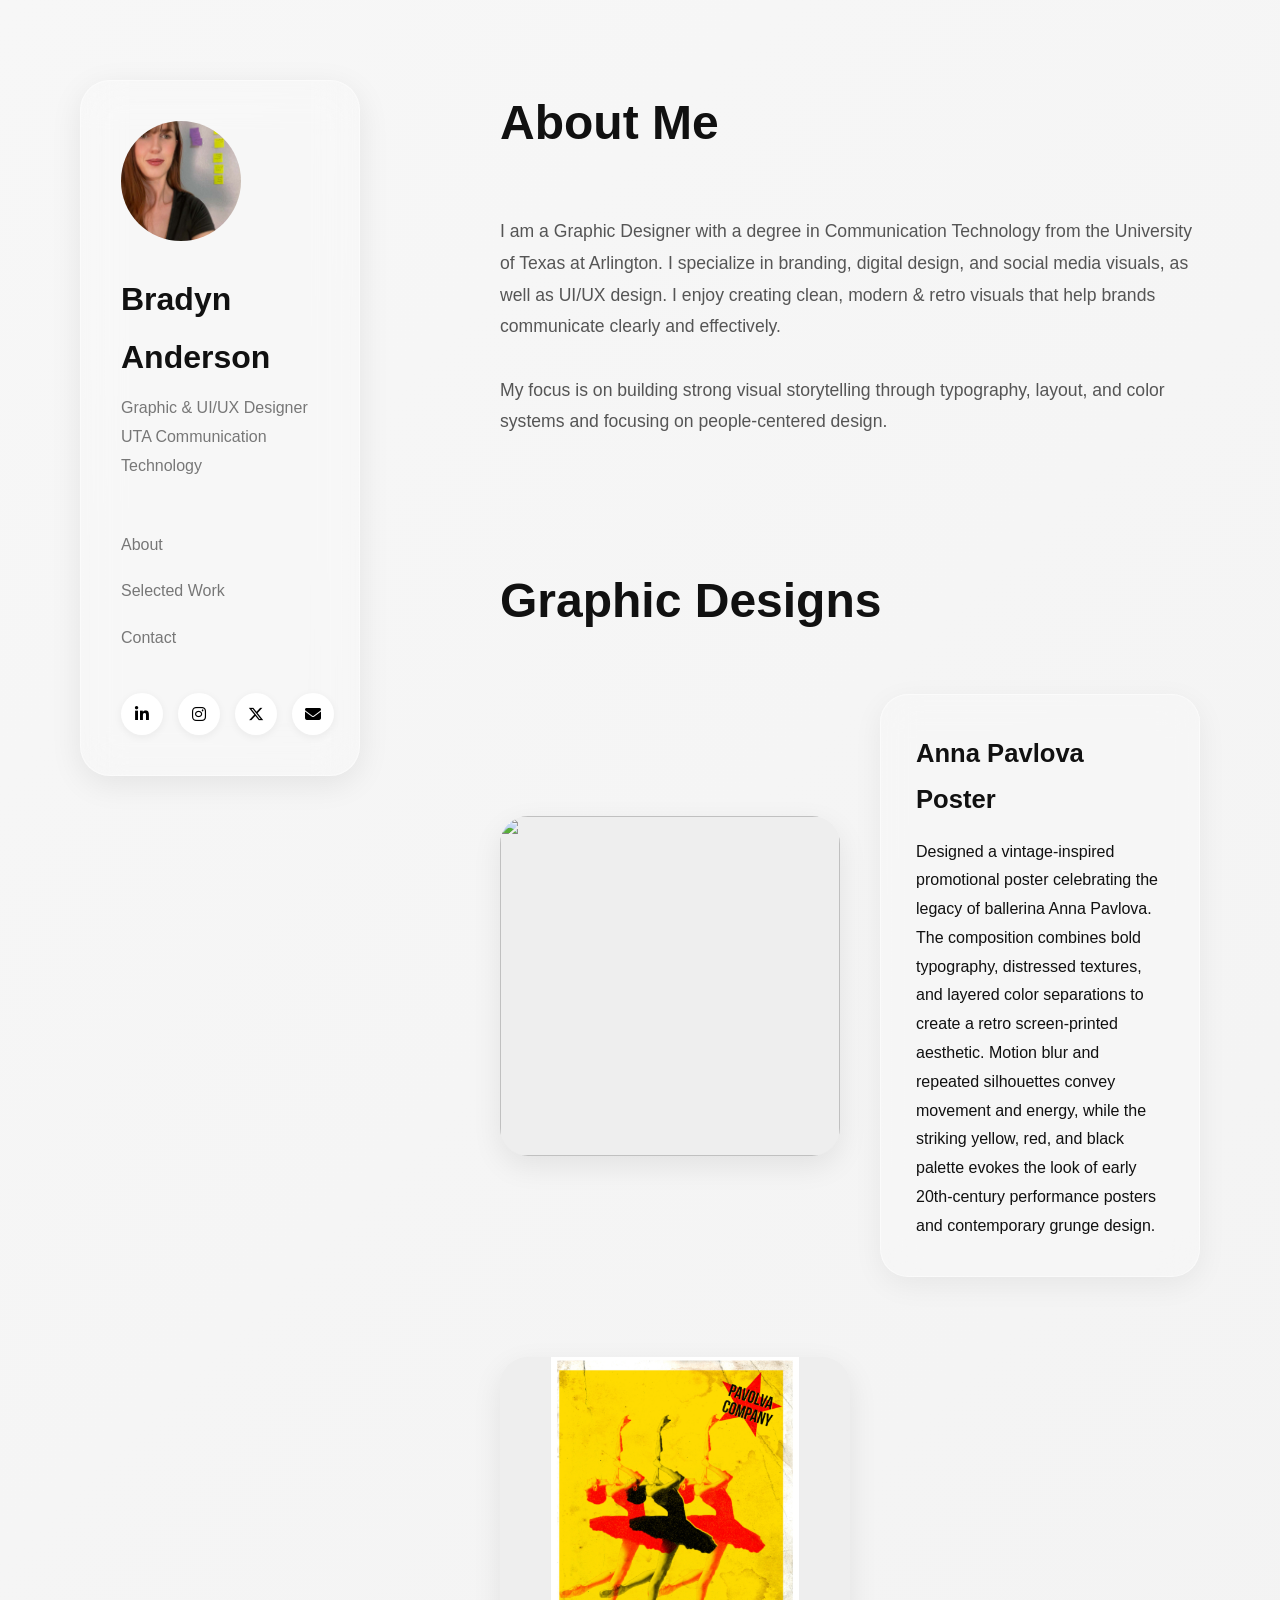
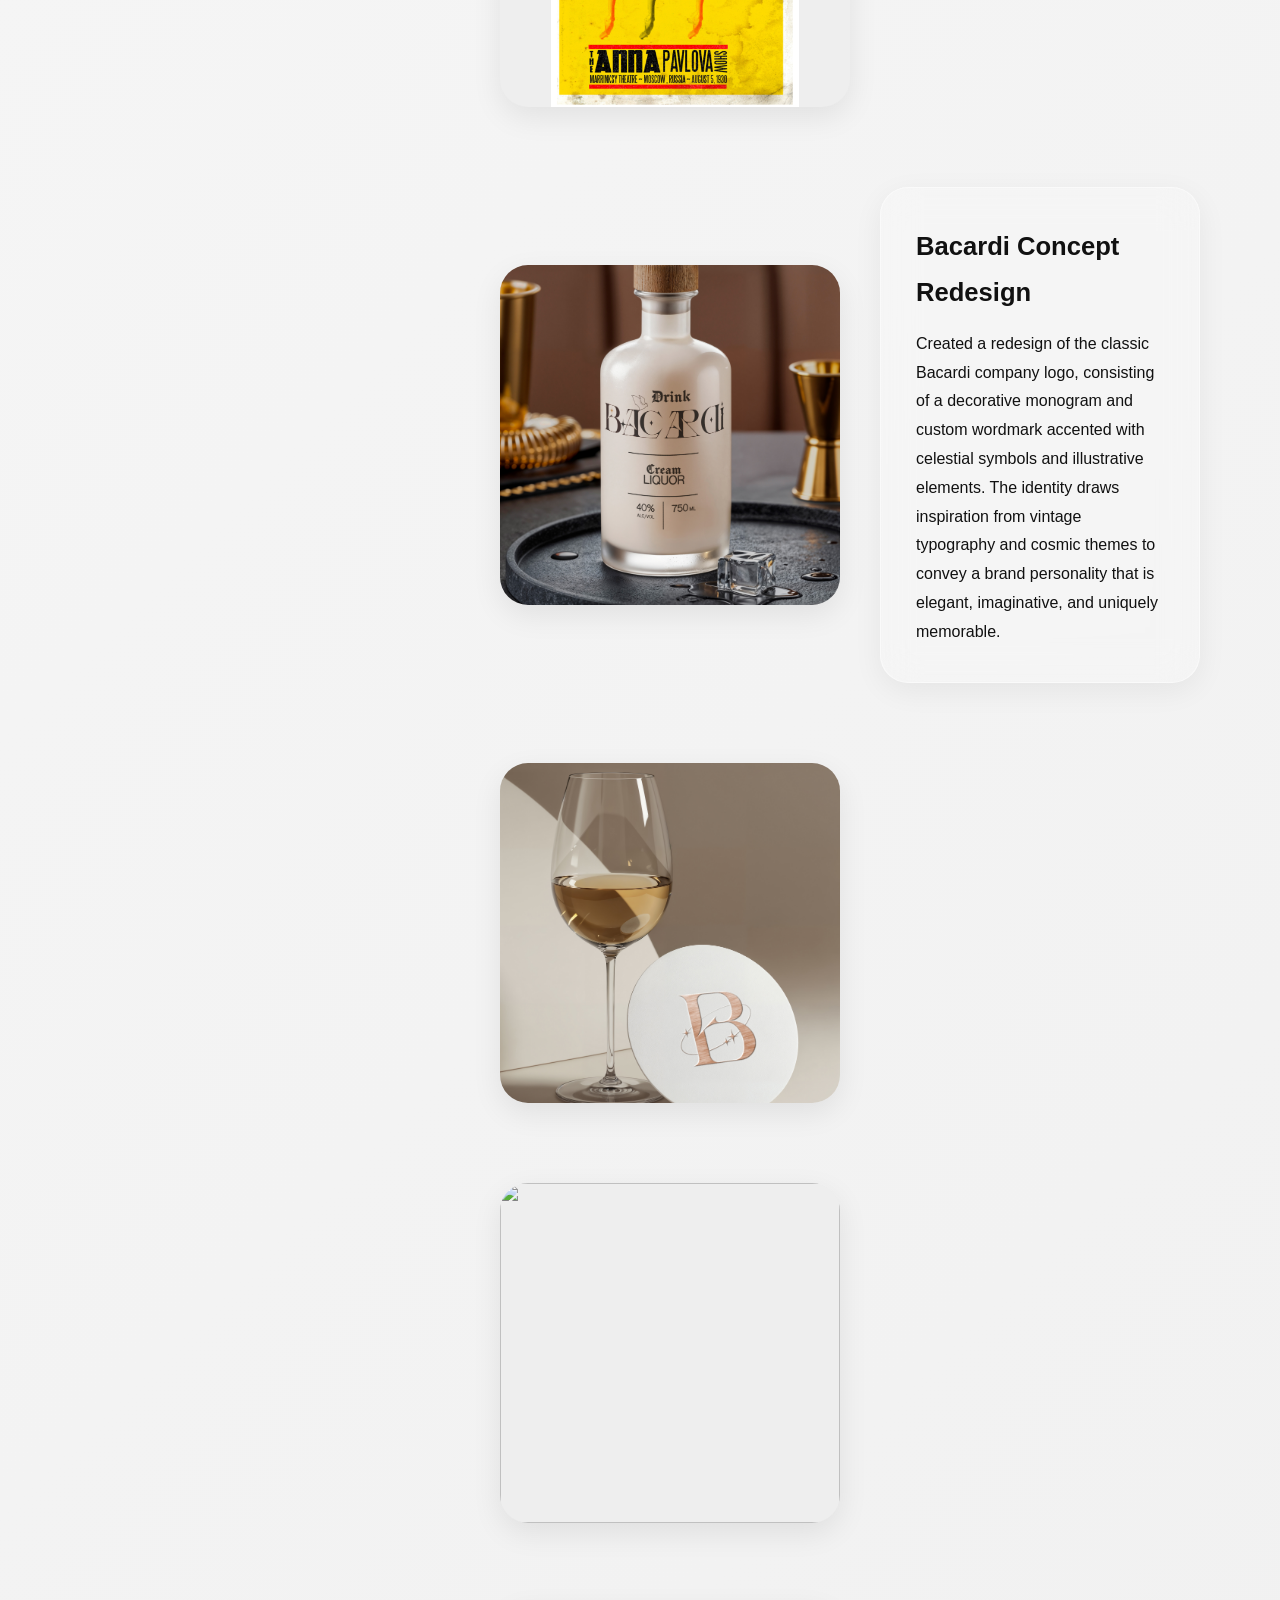
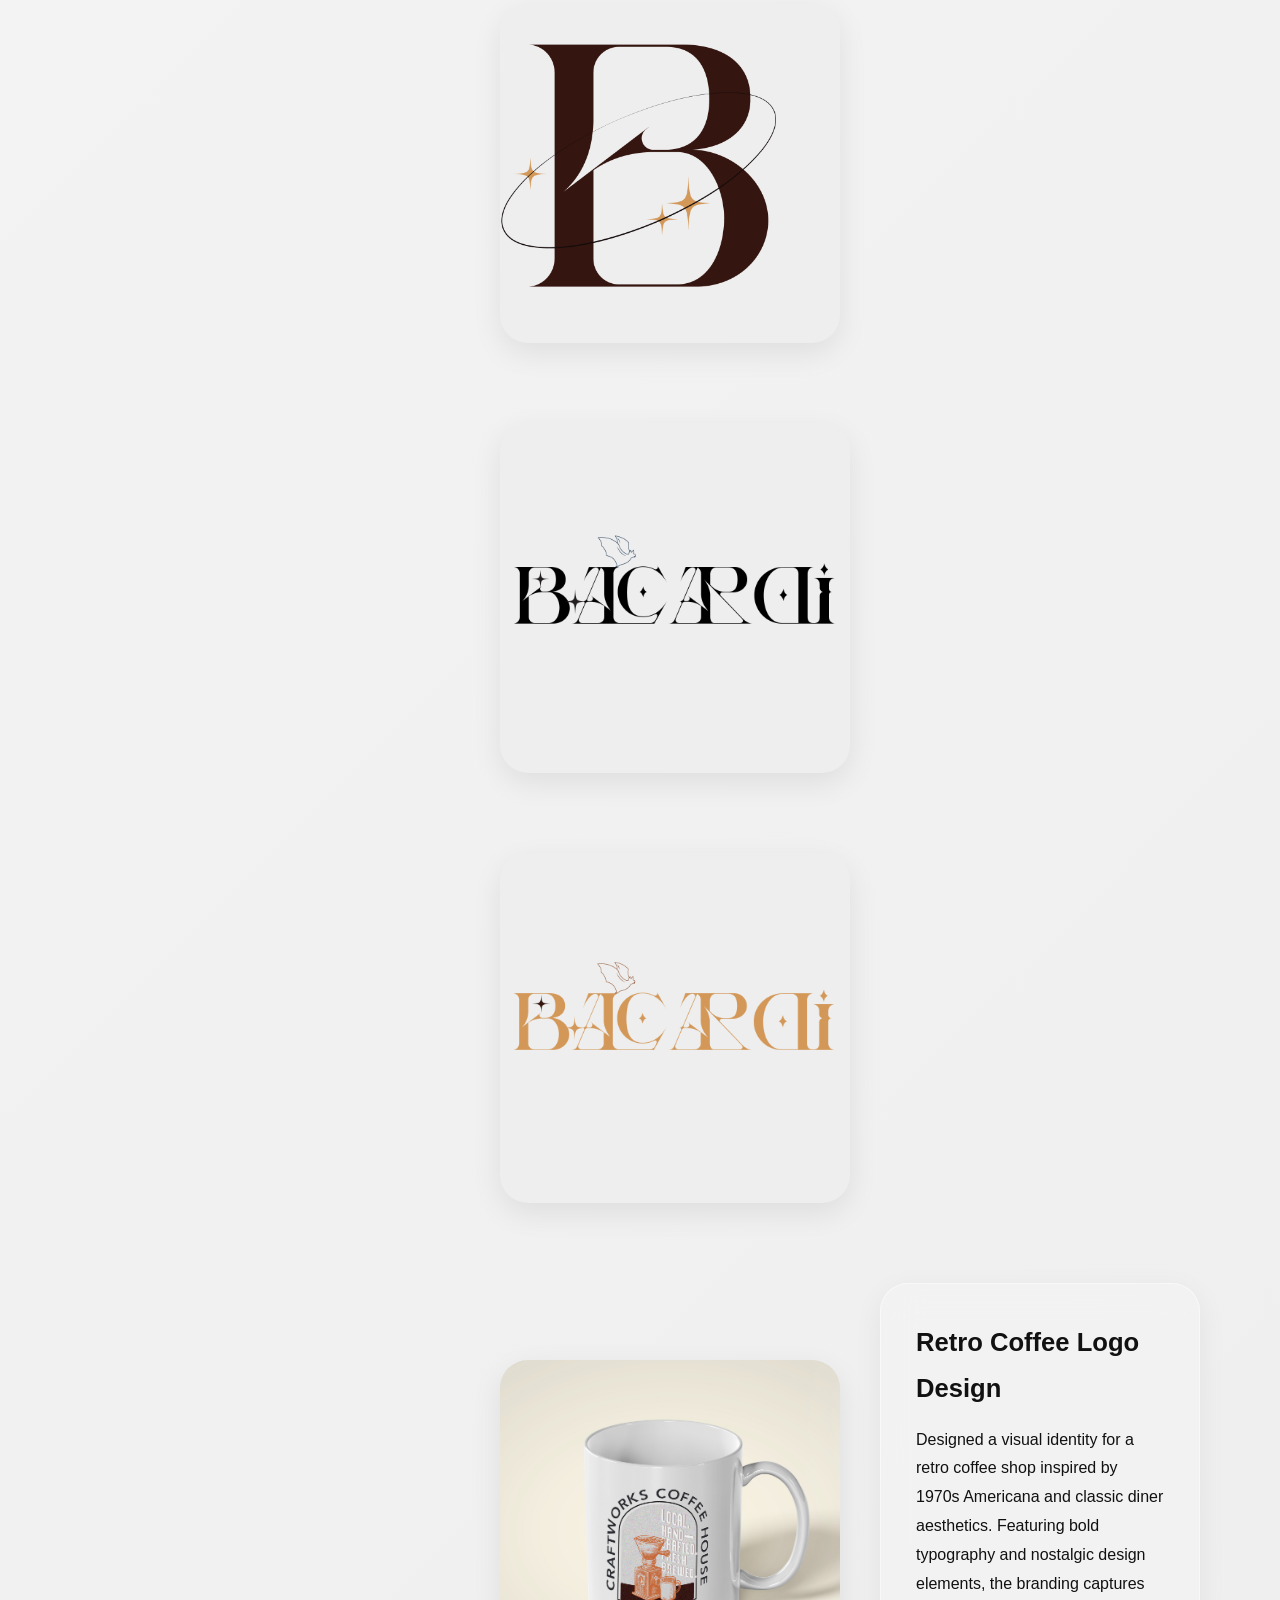
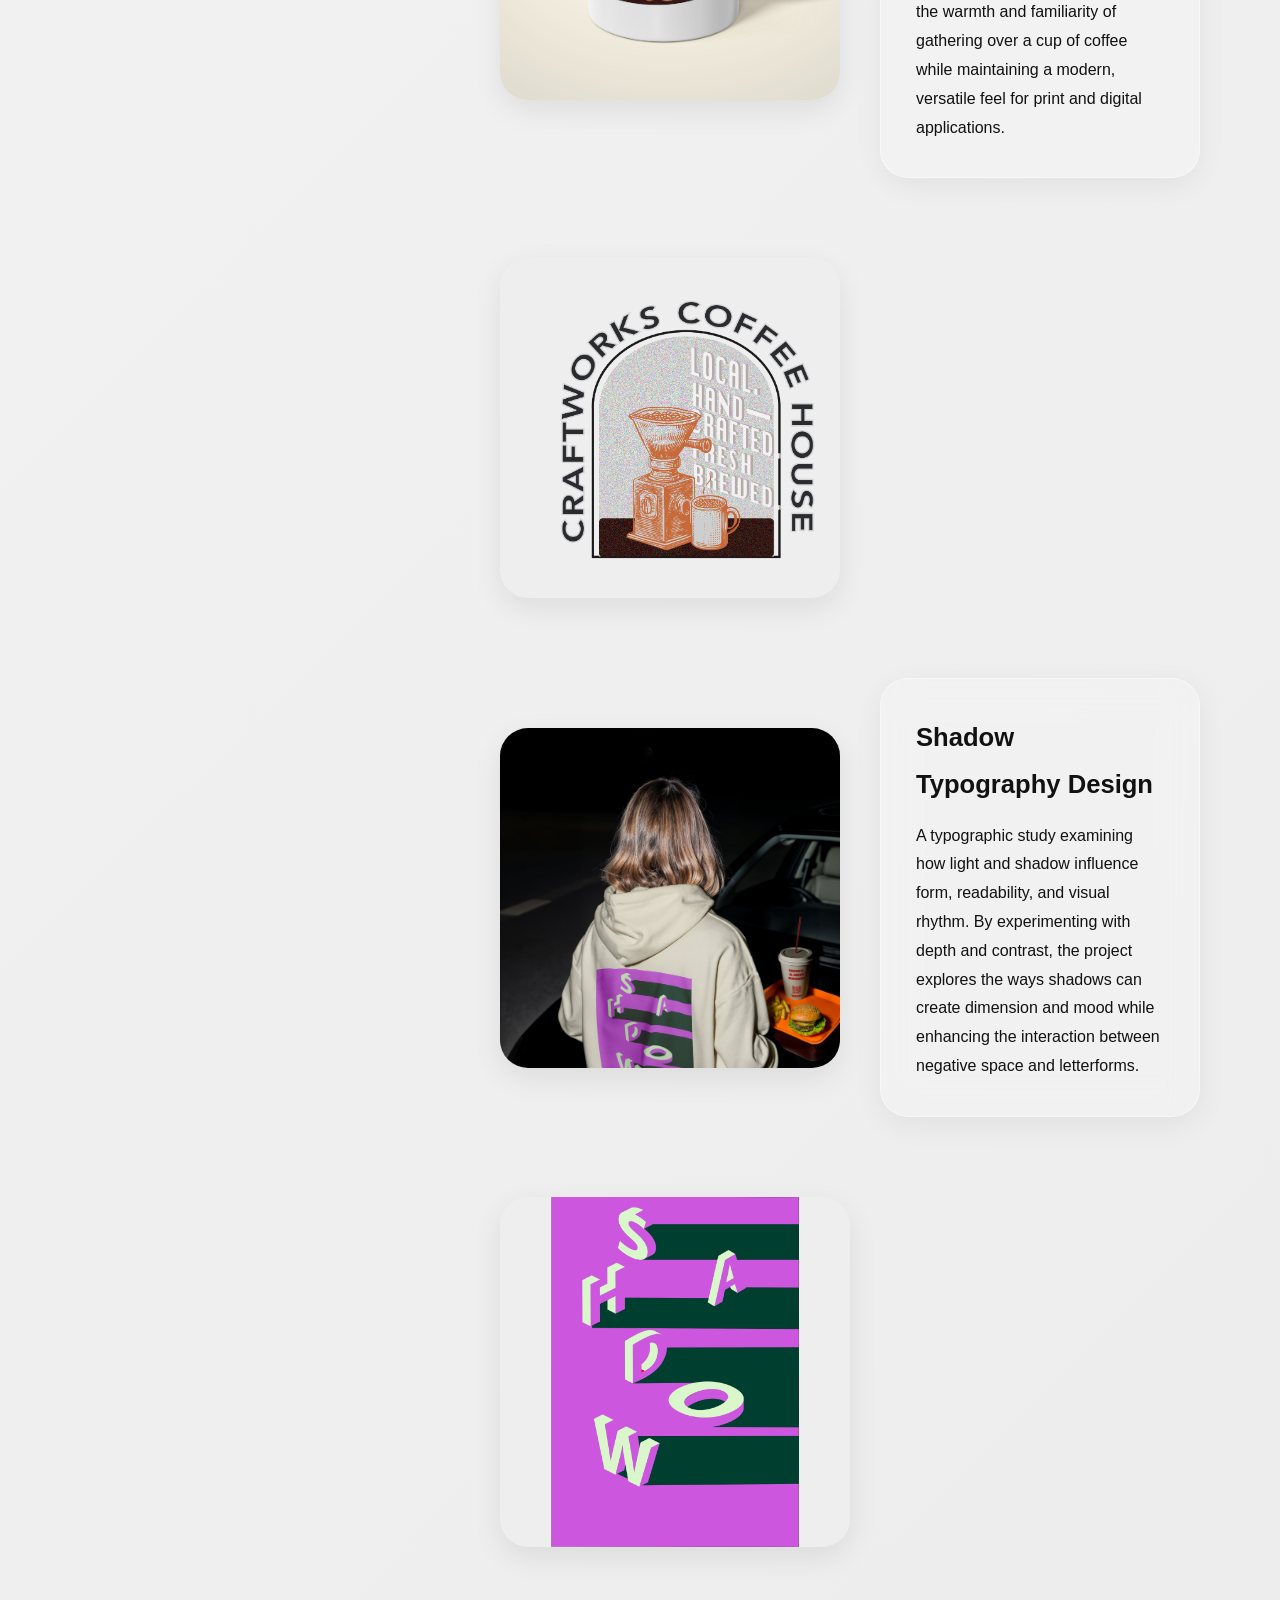
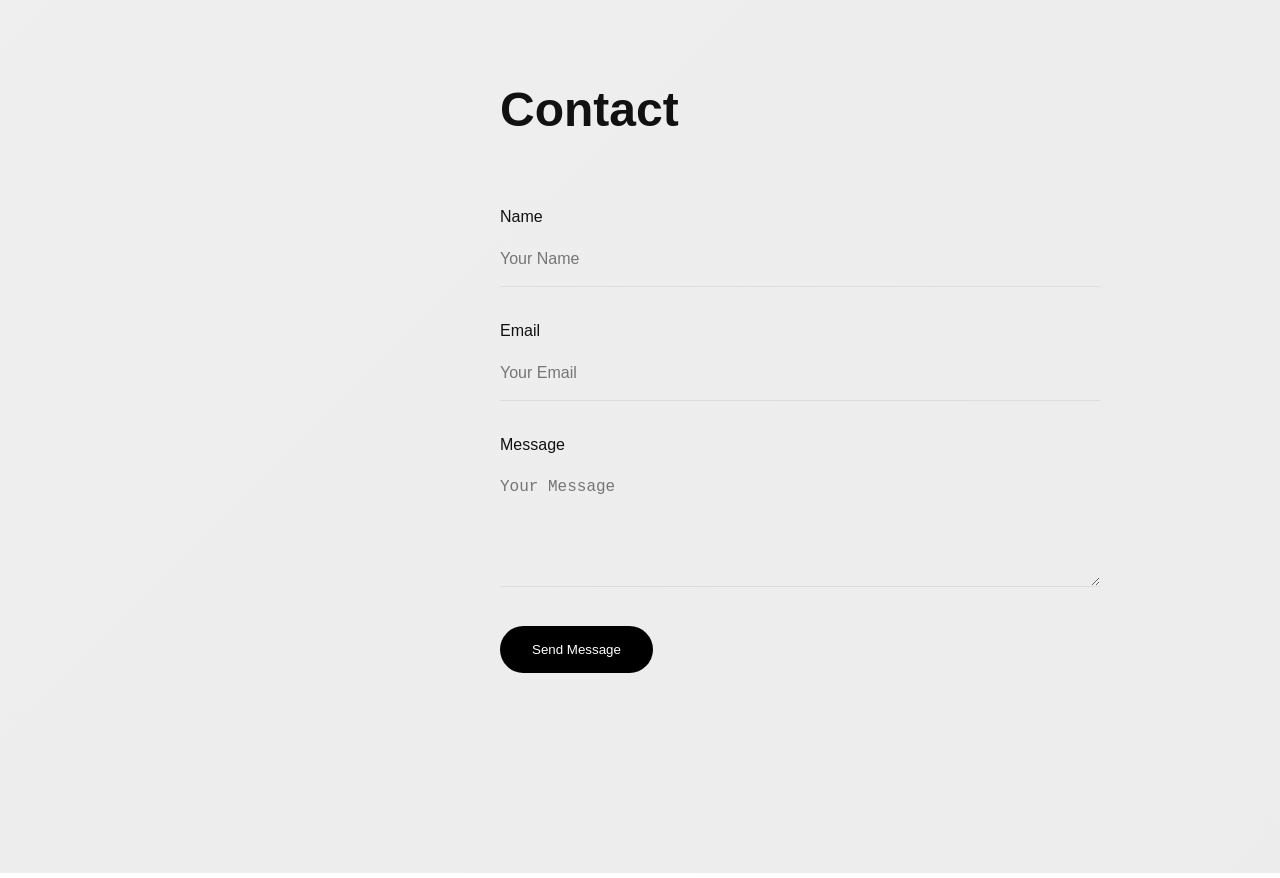
==== index2.html @ 8e26b9c5 "Your commit message" ====
<!DOCTYPE html>
<html lang="en">
<head>
<meta charset="UTF-8">
<meta name="viewport" content="width=device-width, initial-scale=1.0">
<title>Graphic Design Portfolio</title>

<!--Icons-->
<link rel="stylesheet" href="https://cdnjs.cloudflare.com/ajax/libs/font-awesome/6.5.0/css/all.min.css">

<!--Fonts-->

<!--Google sans, Poppins-->
<link rel="preconnect" href="https://fonts.googleapis.com">
<link rel="preconnect" href="https://fonts.gstatic.com" crossorigin>
<link href="https://fonts.googleapis.com/css2?family=Google+Sans+Flex:opsz,wght@6..144,1..1000&family=Poppins:ital,wght@0,100;0,200;0,300;0,400;0,500;0,600;0,700;0,800;0,900;1,100;1,200;1,300;1,400;1,500;1,600;1,700;1,800;1,900&display=swap" rel="stylesheet">

<!--Inter font-->
<link rel="preconnect" href="https://rsms.me/">
<link rel="stylesheet" href="https://rsms.me/inter/inter.css">

<style>

@import url('https://fonts.googleapis.com/css2?family=Google+Sans+Flex:opsz,wght@6..144,1..1000&family=Poppins:ital,wght@0,100;0,200;0,300;0,400;0,500;0,600;0,700;0,800;0,900;1,100;1,200;1,300;1,400;1,500;1,600;1,700;1,800;1,900&family=Roboto:ital,wght@0,100..900;1,100..900&display=swap');

.google-sans-flex-fonts {
  font-family: "Google Sans Flex", sans-serif;
  font-optical-sizing: auto;
  font-weight: 400;
  font-style: normal;
  font-variation-settings:
    "slnt" 0,
    "wdth" 100,
    "GRAD" 0,
    "ROND" 0;
}

:root {
  font-family: Inter, sans-serif;
  font-feature-settings: 'liga' 1, 'calt' 1; /* fix for Chrome */
}
@supports (font-variation-settings: normal) {
  :root { font-family: InterVariable, sans-serif; }
}

/* RESET */
*{
    margin:0;
    padding:0;
    box-sizing:border-box;
    scroll-behavior:smooth;
}

body{
    font-family:Inter,sans-serif;
    background:
    linear-gradient(135deg,#f7f7f7,#ececec);
    color:#111;
    line-height:1.8;
}

/* LAYOUT */
.container{
    display:grid;
    grid-template-columns:280px 1fr;
    gap:140px;
    max-width:1600px;
    margin:auto;
    padding:80px;
}

/* SIDEBAR */
/* SIDEBAR */
.sidebar{
    position:sticky;
    top:50px;
    height:fit-content;

    padding:40px;
    border-radius:30px;

    background:rgba(255,255,255,0.18);
    backdrop-filter:blur(20px);
    -webkit-backdrop-filter:blur(20px);

    border:1px solid rgba(255,255,255,.4);

    box-shadow:
    0 8px 32px rgba(0,0,0,.08);
}
.profile{
    width:120px;
    height:120px;
    border-radius:50%;
    overflow:hidden;
    margin-bottom:30px;
}

.profile img{
    width:100%;
    height:100%;
    object-fit:cover;
}

.sidebar h2{
    font-size:2rem;
    font-weight:600;
    margin-bottom:8px;
}

.role{
    color:#777;
    margin-bottom:50px;
}

.sidebar nav{
    display:flex;
    flex-direction:column;
    gap:18px;
    margin-bottom:40px;
}

.sidebar a{
    color:#777;
    text-decoration:none;
    transition:.3s;
}

.sidebar a:hover{
    color:black;
}

.icon-row{
    display:flex;
    gap:15px;
}

.social-links,
.email{
    display:flex;
    gap:15px;
}

.social-links a,
.email a{
    width:42px;
    height:42px;
    border-radius:50%;
    background:white;
    color:black;
    text-decoration:none;
    display:flex;
    justify-content:center;
    align-items:center;
    box-shadow:0 2px 8px rgba(0,0,0,.06);
    transition:.3s;
}

.social-links a:hover,
.email a:hover{
    transform:translateY(-3px);
}

/* CONTENT */
.content{
    max-width:900px;
}

section{
    margin-bottom:120px;
}

.section-title{
    font-size:3rem;
    font-weight:600;
    margin-bottom:50px;
}

/* ABOUT */

.about-box{
    max-width:700px;
    color:#555;
    font-size:1.1rem;
}

/* PROJECTS */

.project{
    display:flex;
    align-items:center;
    gap:40px;
    margin-bottom:80px;
    transition:.4s;
}


.project:hover{
    transform:translateY(-6px);
}

.project-description:hover{
    background:rgba(255,255,255,.25);
}

.project-image{
    width:340px;
    height:340px;

    flex-shrink:0;

    border-radius:28px;
    overflow:hidden;

    background:#eee;

    cursor:pointer;

    transition:.3s;

    box-shadow:
    0 10px 30px rgba(0,0,0,.08);
}



.project-image:hover{
    transform:translateY(-6px);
}

.project-image img{
    width:100%;
    height:100%;
    object-fit:cover;
}

.project-description h3{
    font-size:1.6rem;
    margin-bottom:15px;
}

.project-description p{
    color:#666;
}

.project-description{
    flex:1;

    padding:35px;

    border-radius:28px;

    background:rgba(255,255,255,.18);

    backdrop-filter:blur(18px);
    -webkit-backdrop-filter:blur(18px);

    border:1px solid rgba(255,255,255,.45);

    box-shadow:
    0 8px 30px rgba(0,0,0,.06);
}

/*Styles for larger images that aren't fitting*/
/* .project {
    display: flex;
    gap: 2rem;
    align-items: flex-start;
} */

.project-image-LG {
    width: 350px;
    height: 350px;
    flex-shrink: 0;

    display: flex;
    justify-content: center;
    align-items: center;

    border-radius:28px;
    overflow:hidden;

    background:#eee;

    cursor:pointer;

    transition:.3s;

    box-shadow:
    0 10px 30px rgba(0,0,0,.08);
}

.project-image-LG img {
    max-width: 100%;
    max-height: 100%;

    width: auto;
    height: auto;

    object-fit: contain;
    display: block;
}


/* CONTACT */

.contact-box{
    max-width:600px;
}

.contact-box input,
.contact-box textarea{
    width:100%;
    padding:18px 0;
    border:none;
    border-bottom:1px solid #ddd;
    background:none;
    margin-bottom:30px;
    font-size:1rem;
}

.contact-box input:focus,
.contact-box textarea:focus{
    outline:none;
    border-color:black;
}

.contact-box button{
    border:none;
    background:black;
    color:white;
    padding:16px 32px;
    border-radius:100px;
    cursor:pointer;
    transition:.3s;
}

.contact-box button:hover{
    opacity:.8;
}

/* LIGHTBOX */

.lightbox{
    display:none;
    position:fixed;
    inset:0;
    background:rgba(255,255,255,.95);
    justify-content:center;
    align-items:center;
    z-index:999;
}

.lightbox img{
    max-width:90%;
    max-height:90%;
}

.close{
    position:absolute;
    top:30px;
    right:40px;
    font-size:3rem;
    cursor:pointer;
}

/* MOBILE */

@media(max-width:1000px){

.container{
    grid-template-columns:1fr;
    gap:80px;
    padding:40px;
}

.sidebar{
    position:relative;
}

.section-title{
    font-size:2.2rem;
}

.project-image{
    height:350px;
}
.project{
    flex-direction:column;
    align-items:flex-start;
}

.project-image{
    width:100%;
    max-width:400px;
    height:auto;
}

.project-description{
    width:100%;
}

}

</style>
</head>

<body>
  <!-- LIGHTBOX POPUP -->
<div id="lightbox" class="lightbox">
  <span class="close">&times;</span>
  <img class="lightbox-content" id="lightbox-img">
</div>

<div class="container">

    <aside class="sidebar">

        <div class="profile">
        <img src="images/portfolio_foto.jpg">
        </div>
        
        <h2>Bradyn Anderson</h2>
        
        <p class="role">
        Graphic & UI/UX Designer<br>
        UTA Communication Technology
        </p>
        
        <nav>
        <a href="#about">About</a>
        <a href="#designs">Selected Work</a>
        <a href="#contact">Contact</a>
        </nav>
        
        <div class="icon-row">
        
            <div class="social-links">
                <a href="https://www.linkedin.com/in/bradynanderson/" target="_blank">
                    <i class="fa-brands fa-linkedin-in"></i>
                </a>
        
                <a href="https://www.instagram.com/b.page.anderson/" target="_blank">
                    <i class="fa-brands fa-instagram"></i>
                </a>
        
                <a href="https://x.com/BPage_Anderson" target="_blank">
                    <i class="fa-brands fa-x-twitter"></i>
                </a>
            </div>
        
        <div class="email">
            <a href="mailto:bradynanderson1@gmail.com">
                <i class="fa-solid fa-envelope"></i>
            </a>
        </div>
        
        </div>

        </aside>

    <!-- SCROLLABLE CONTENT -->
    <main class="content">

        <!-- ABOUT -->
        <section id="about">
            <h2 class="section-title">About Me</h2>

            <div class="about-box">
                I am a Graphic Designer with a degree in Communication Technology
                from the University of Texas at Arlington. I specialize in branding,
                digital design, and social media visuals, as well as UI/UX design. I enjoy creating clean,
                modern & retro visuals that help brands communicate clearly and effectively.
                <br><br>
                My focus is on building strong visual storytelling through typography,
                layout, and color systems and focusing on people-centered design.
            </div>
        </section>

        <!-- PROJECTS -->
        <section id="designs">

        <section id="designs">
            <h2 class="section-title">Graphic Designs</h2>



            <!--Anna Poster-->
            <div class="project">
                <div class="project-image">
                    <img src="images/ann-poster.jpg" class="popup">
            </div>
                <div class="project-description">
                    <h3>Anna Pavlova Poster</h3>
                    Designed a vintage-inspired promotional poster celebrating the legacy of ballerina Anna Pavlova. The composition combines bold typography, distressed textures, and layered color separations to create a retro screen-printed aesthetic. Motion blur and repeated silhouettes convey movement and energy, while the striking yellow, red, and black palette evokes the look of early 20th-century performance posters and contemporary grunge design.
                </div>
            </div>
            <div class="project">
                <div class="project-image-LG">
                    <img src="images/anna_poster.png" class="popup">
            </div>
            </div>

            <!--B logo-->

            <div class="project">
            <div class="project-image">
                <img src="images/bacardi-mockup.jpg" class="popup">
            </div>
            <div class="project-description">
                <h3>Bacardi Concept Redesign</h3>
                Created a redesign of the classic Bacardi company logo, consisting of a decorative monogram and custom wordmark accented with celestial symbols and illustrative elements. The identity draws inspiration from vintage typography and cosmic themes to convey a brand personality that is elegant, imaginative, and uniquely memorable.

            </div>
        </div>
        <div class="project">
            <div class="project-image">
                <img src="images/b-mascot-mockup.jpg" class="popup">
            </div>
        </div>

        <div class="project">
            <div class="project-image">
                <img src="images/B-logo.pdf" class="popup">
            </div>
            </div>

        <div class="project">
            <div class="project-image">
                <img src="images/B-logo-mascot_Mascot - Color.png"  class="popup">
            </div>
        </div>

        <div class="project">
            <div class="project-image-LG">
                <img src="images/B-logo-WordMark-BW.png" class="popup">
            </div>
        </div>
        <div class="project">
            <div class="project-image-LG">
            <img src="images/B-logo-WordMark-color.png" class="popup">
            </div>
        </div>

        <!--Cafe logo-->

        <div class="project">
        <div class="project-image" >
            <img src="images/cafe-logo-mockup-curved.jpg" class="popup">
        </div>
        <div class="project-description">
            <h3>Retro Coffee Logo Design</h3>
            Designed a visual identity for a retro coffee shop inspired by 1970s Americana and classic diner aesthetics. Featuring bold typography and nostalgic design elements, the branding captures the warmth and familiarity of gathering over a cup of coffee while maintaining a modern, versatile feel for print and digital applications.

        </div>
    </div>
    <div class="project">
        <div class="project-image" >
            <img src="images/cafe-logo-2.png" class="popup">
        </div>
    </div>


    <!--Shadow Study-->
    <div class="project">
        <div class="project-image">
        <img src="images/shadow-mockup.jpg" class="popup">
        </div>
        <div class="project-description">
            <h3>Shadow Typography Design</h3>
            A typographic study examining how light and shadow influence form, readability, and visual rhythm. By experimenting with depth and contrast, the project explores the ways shadows can create dimension and mood while enhancing the interaction between negative space and letterforms.

        </div>
    </div>
    <div class="project">
    <div class="project-image-LG">
        <img src="images/shadow_study-copy.png" class="popup">
    </div>
</div>

</section>

        <!-- CONTACT -->
        <section id="contact">
            <h2 class="section-title">Contact</h2>

            <div class="contact-box">
                <form action="https://api.web3forms.com/submit" method="POST">
                    <input type="hidden" name="access_key" value="1a2f6463-0c49-4fd2-8c1a-c1092e08ba15">
                    <label>Name</label>
                    <input type="text" placeholder="Your Name" name="name" required>

                    <label>Email</label>
                    <input type="email" placeholder="Your Email" name="email" required>

                    <label>Message</label>
                    <textarea rows="5" placeholder="Your Message" name="message" required></textarea>

                    <button type="submit">Send Message</button>
                </form>
            </div>
        </section>

    </main>

</div>

<script>
 /* =====================
   LIGHTBOX
===================== */

const lightbox = document.getElementById("lightbox");
const lightboxImg = document.getElementById("lightbox-img");

document.querySelectorAll(".popup").forEach(img => {
    img.onclick = () => {
        lightbox.style.display = "flex";
        lightboxImg.src = img.src;
    }
});

document.querySelector(".close").onclick = () => {
    lightbox.style.display = "none";
};

  </script>
</body>
</html>
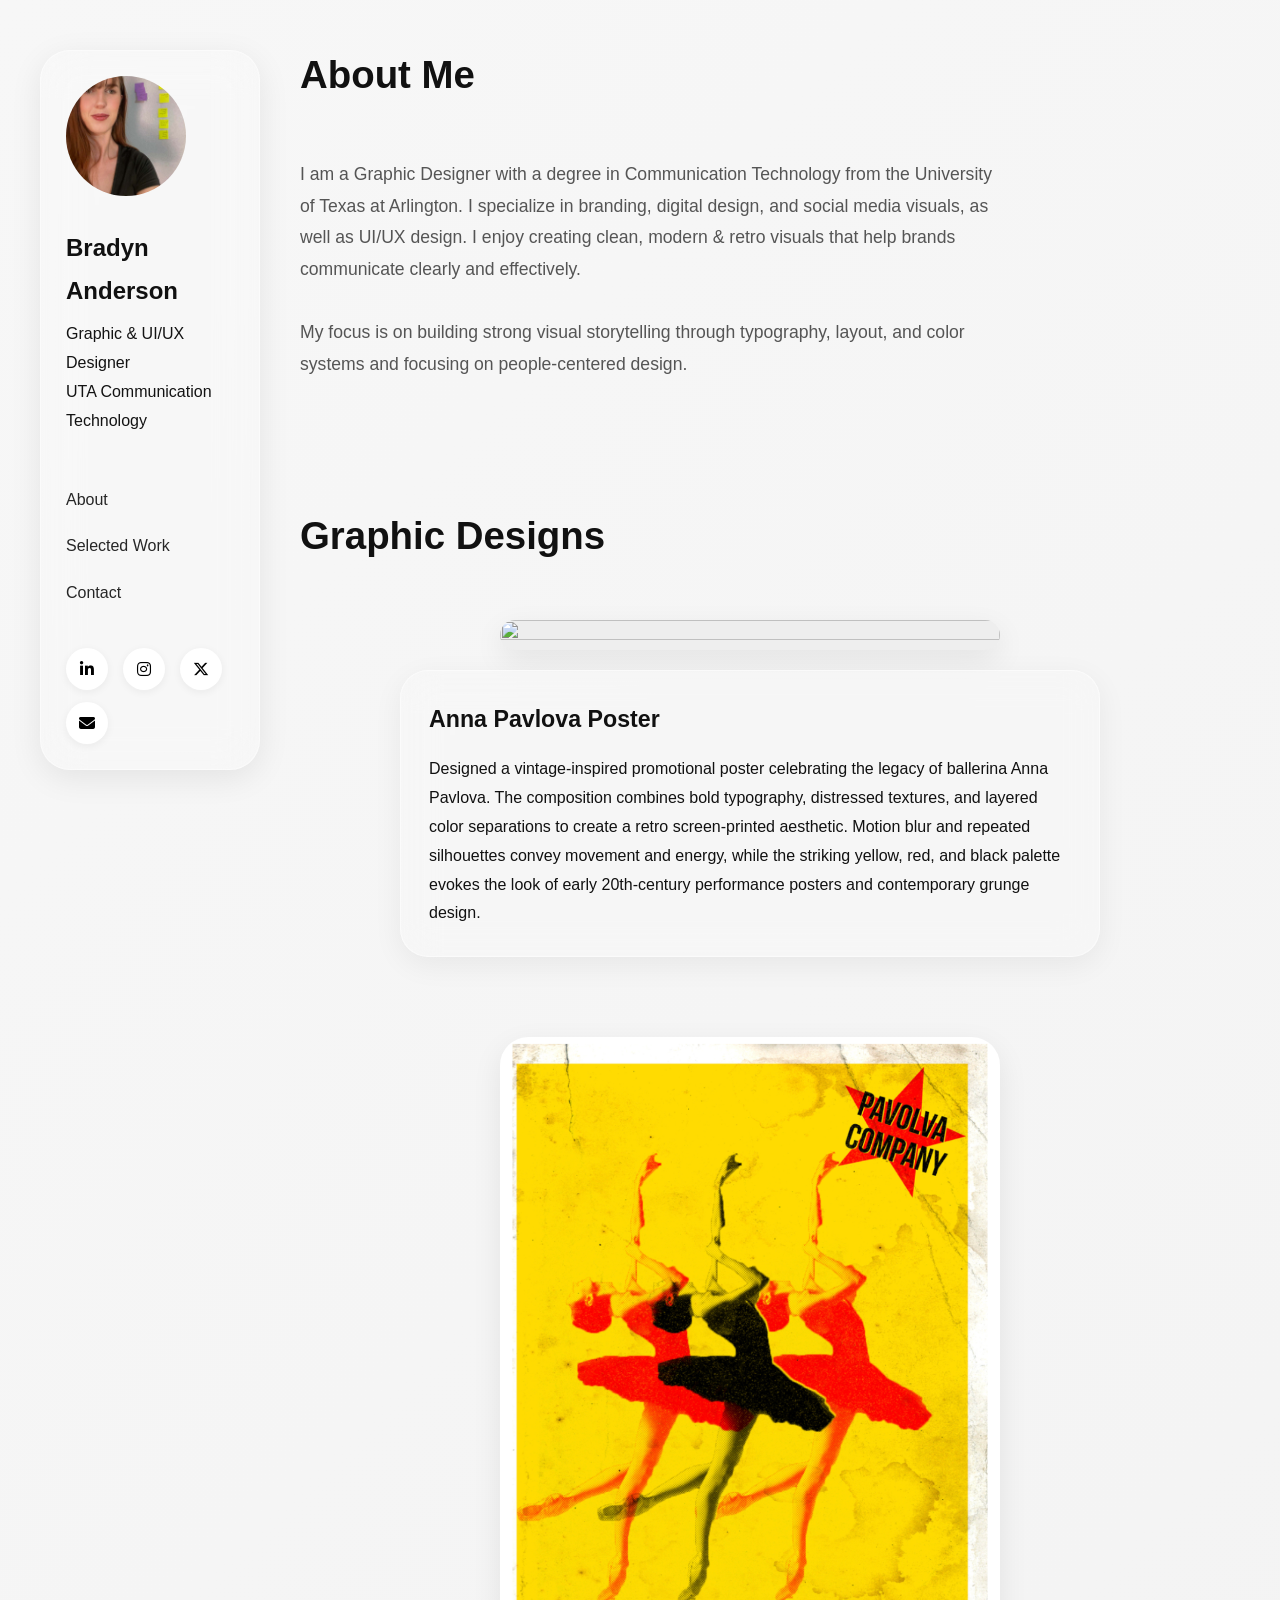
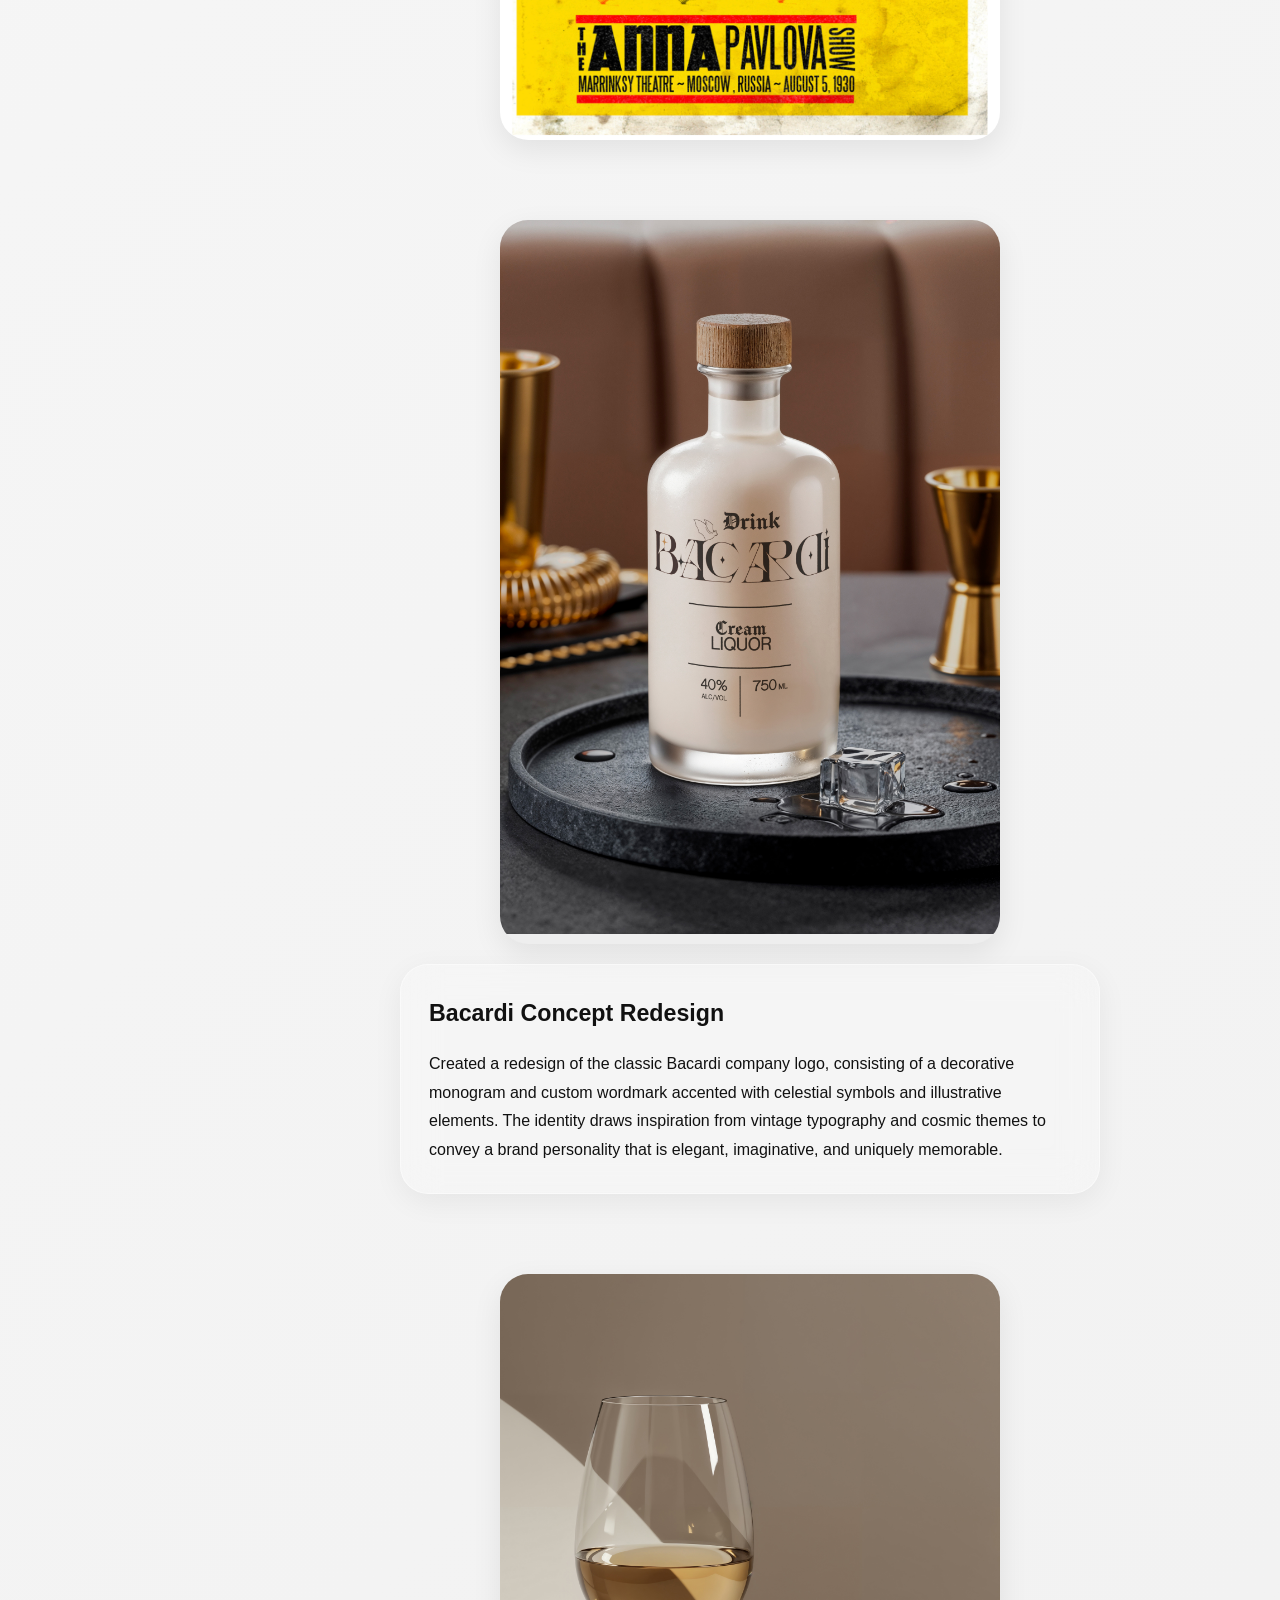
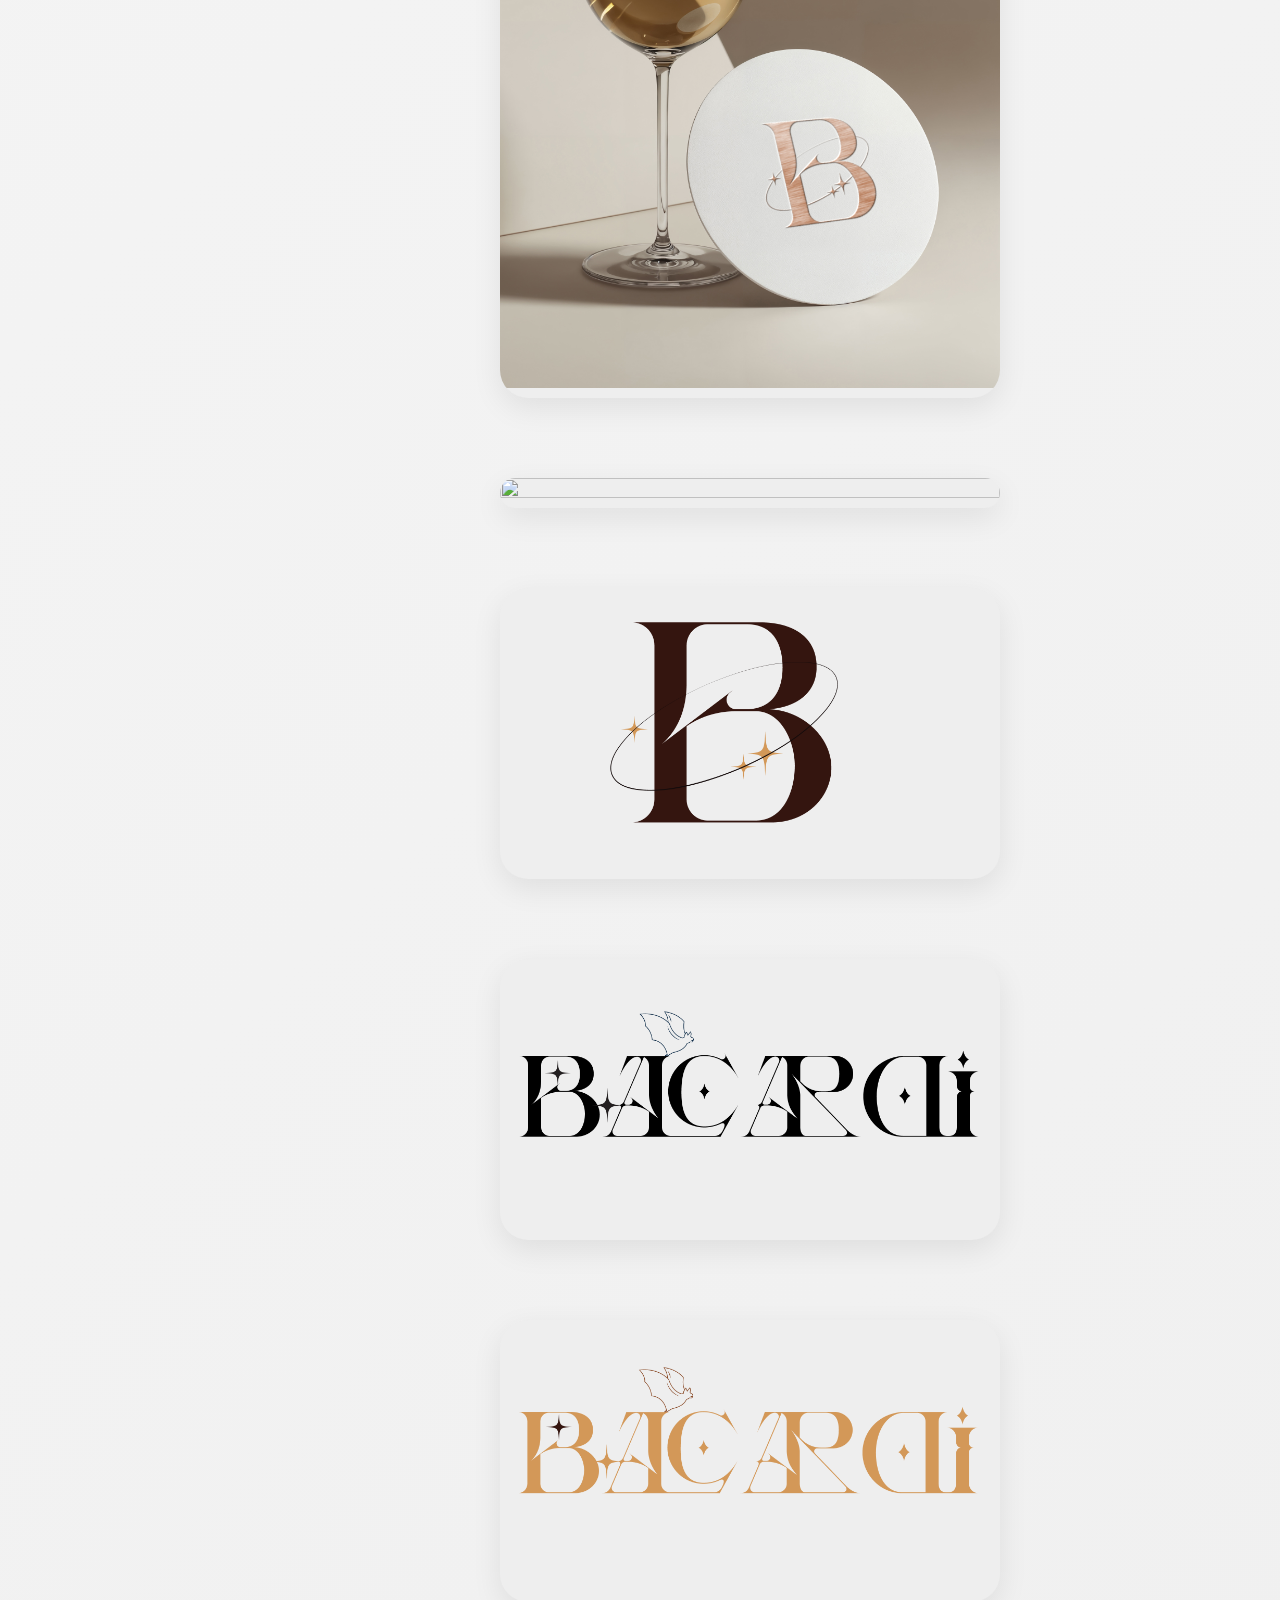
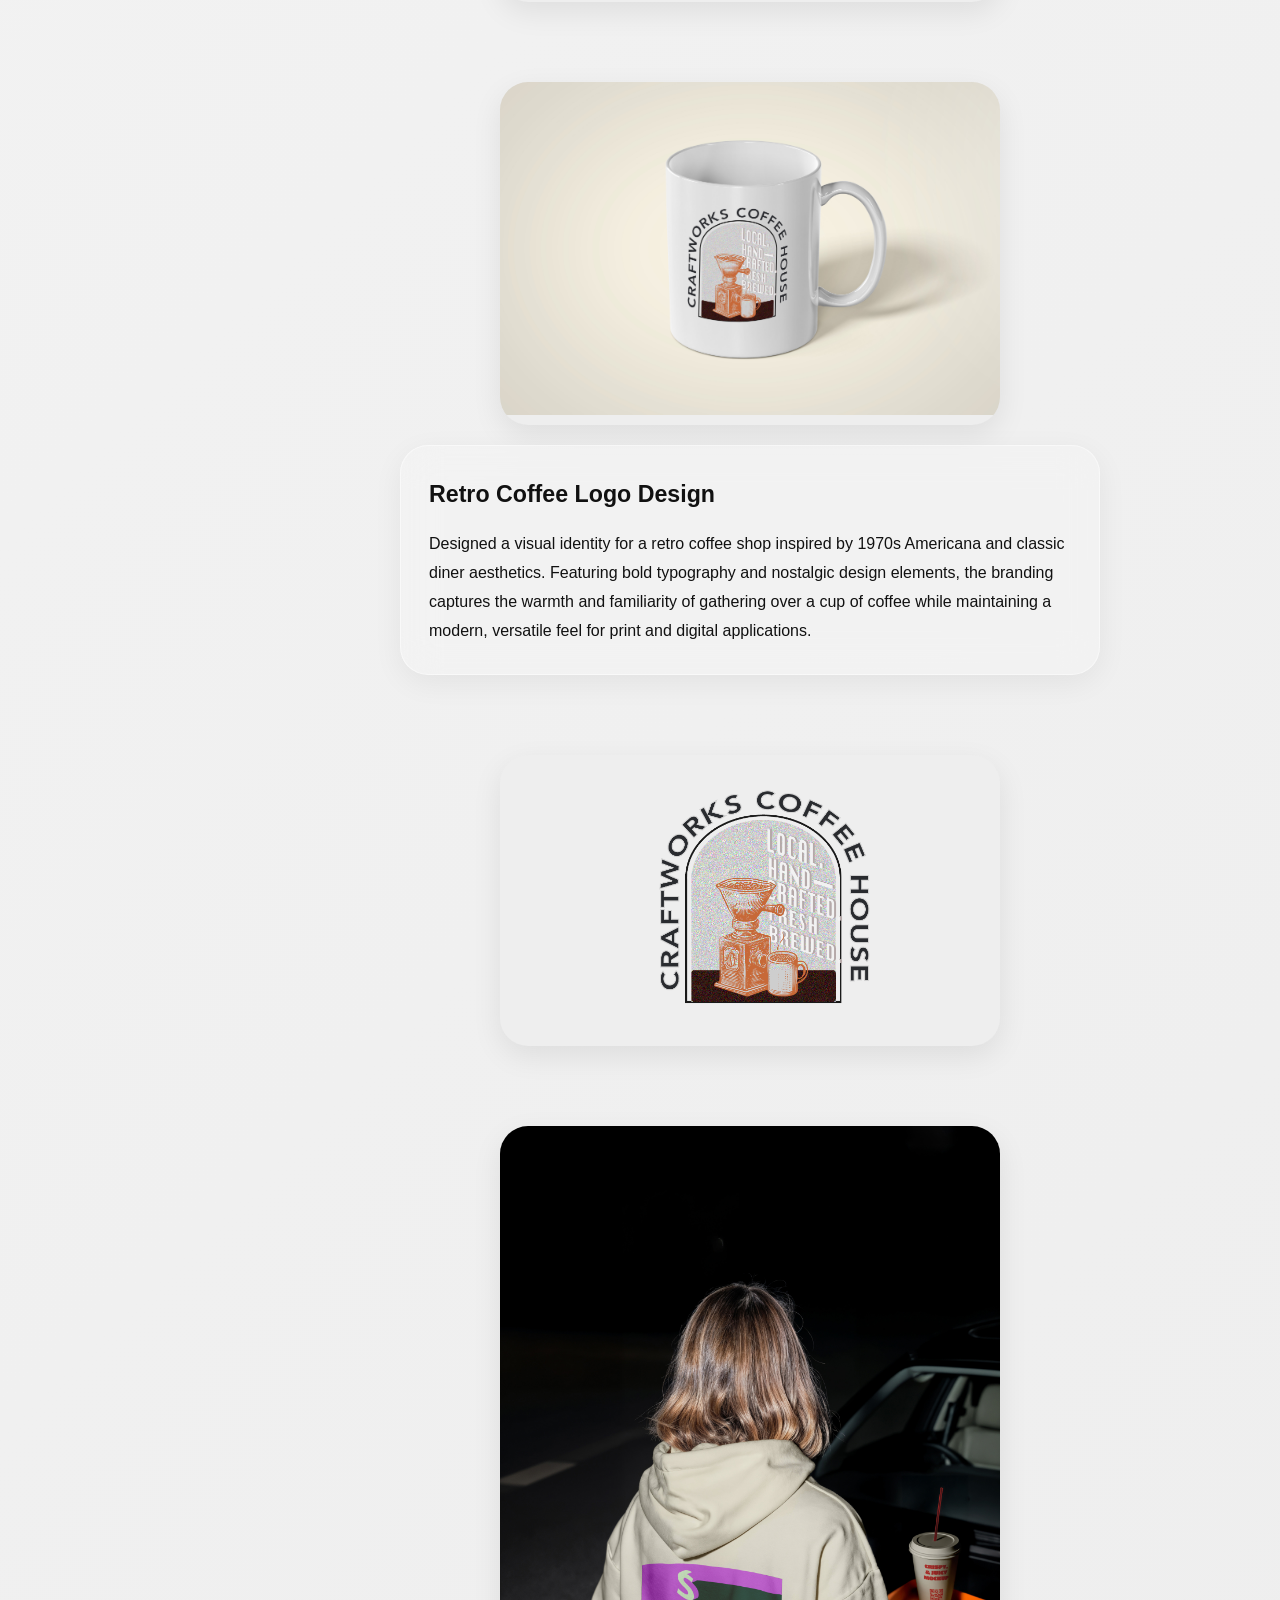
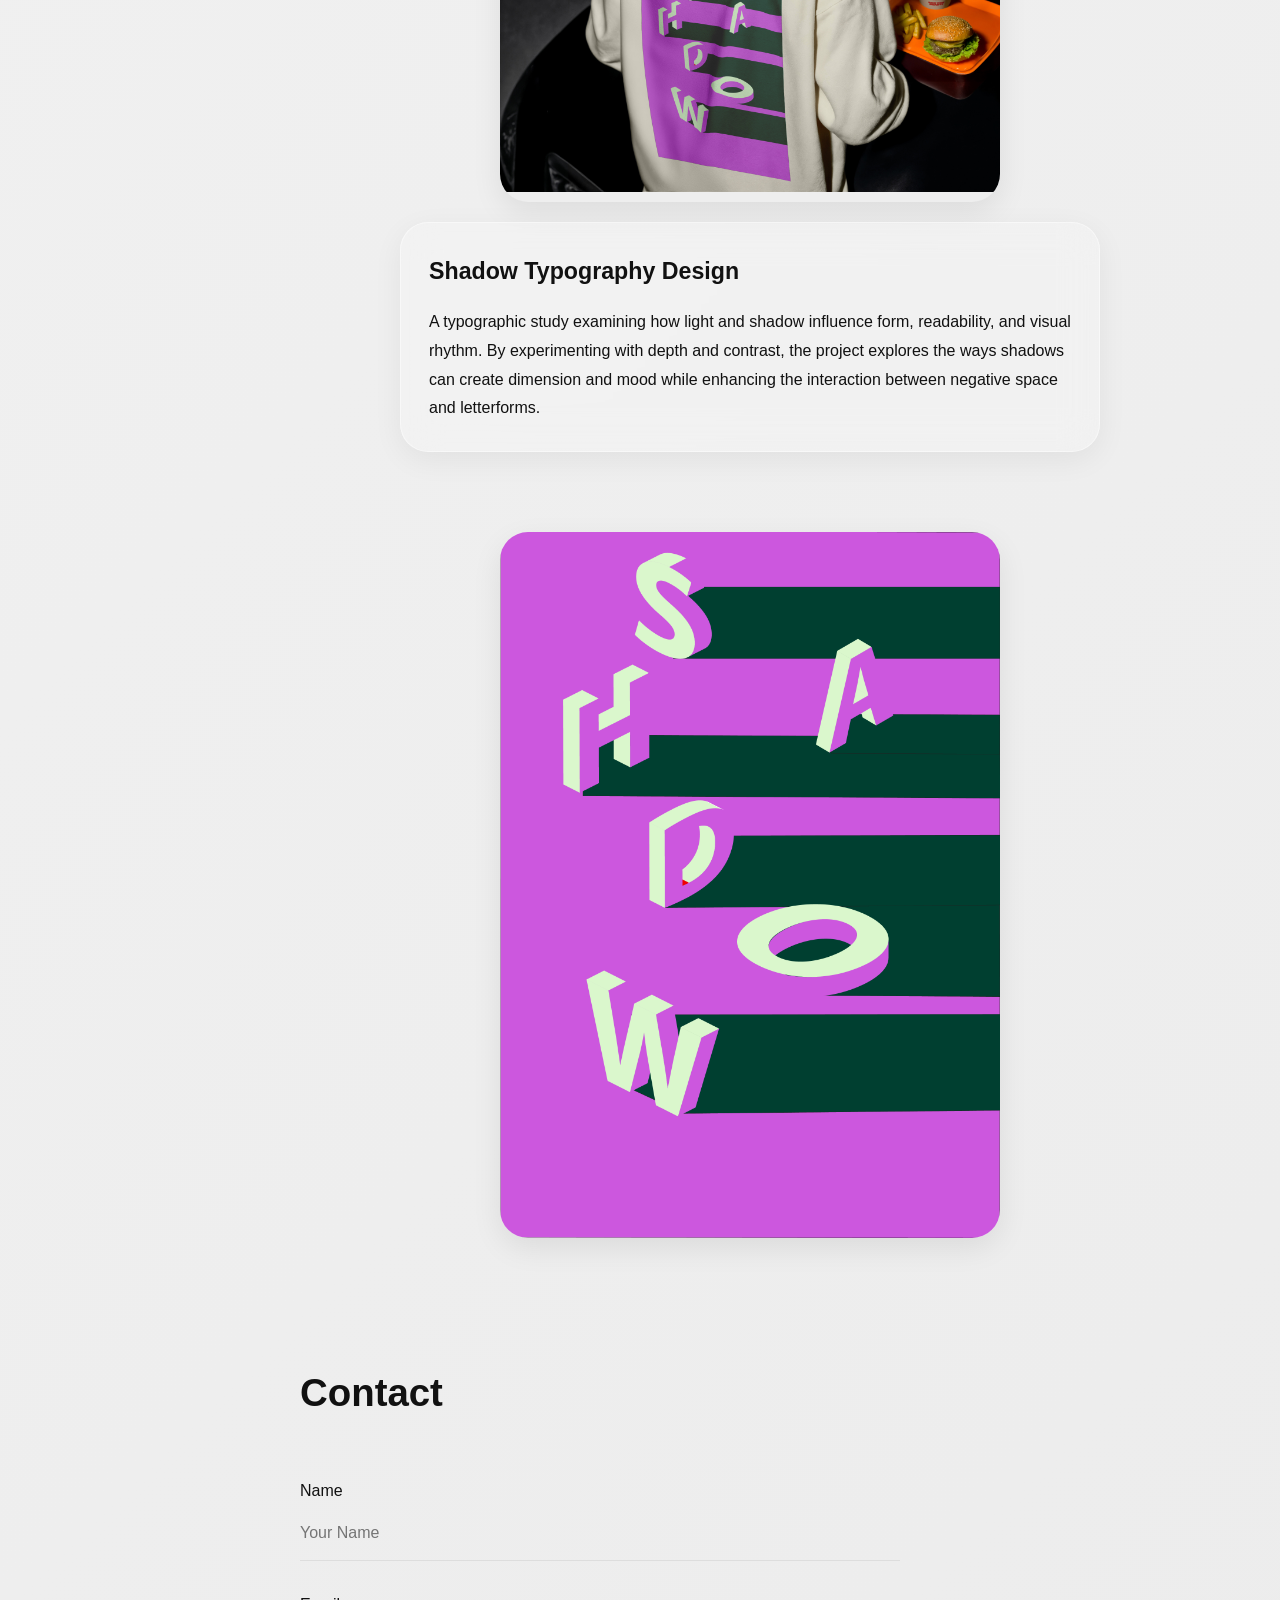
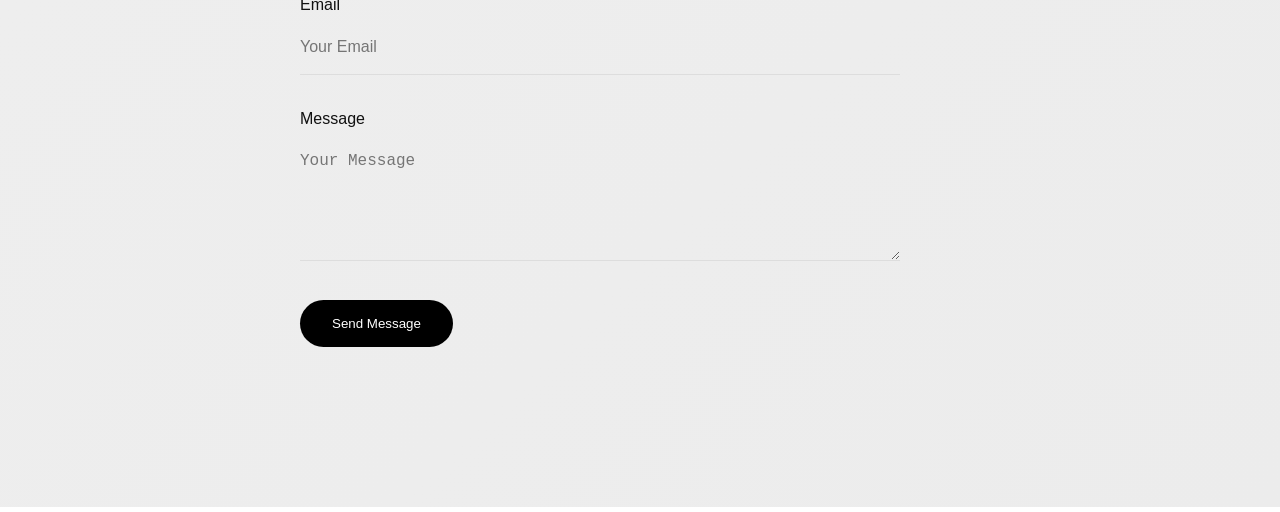
==== commit 752fe306: "made more responive, fixed too long project descriptions, made breakpoints at 1280, 1150 and 768" ====
--- a/index2.html
+++ b/index2.html
@@ -66,10 +66,11 @@
     gap:140px;
     max-width:1600px;
     margin:auto;
-    padding:80px;
-}
-
-/* SIDEBAR */
+    padding:60px;
+}
+
+
+
 /* SIDEBAR */
 .sidebar{
     position:sticky;
@@ -109,7 +110,7 @@
 }
 
 .role{
-    color:#777;
+    color:#131313;
     margin-bottom:50px;
 }
 
@@ -121,13 +122,14 @@
 }
 
 .sidebar a{
-    color:#777;
+    color:#262626;
     text-decoration:none;
     transition:.3s;
 }
 
 .sidebar a:hover{
-    color:black;
+    color:rgba(40, 40, 40, 0.671);
+    font-style: italic;
 }
 
 .icon-row{
@@ -177,7 +179,6 @@
 }
 
 /* ABOUT */
-
 .about-box{
     max-width:700px;
     color:#555;
@@ -245,7 +246,7 @@
 
 .project-description{
     flex:1;
-
+    max-width: 620px;
     padding:35px;
 
     border-radius:28px;
@@ -364,48 +365,242 @@
     cursor:pointer;
 }
 
-/* MOBILE */
-
-@media(max-width:1000px){
+
+    /* =========================
+   HAMBURGER (hidden desktop)
+========================= */
+
+.hamburger {
+    display:none;
+    position:fixed;
+    top:20px;
+    right:20px;
+    z-index:2000;
+
+    width:50px;
+    height:50px;
+    border-radius:12px;
+
+    border:none;
+    background:white;
+    box-shadow:0 5px 20px rgba(0,0,0,0.1);
+
+    font-size:20px;
+    cursor:pointer;
+}
+
+/*
+1337px move description below)
+
+1041px description gets too long
+-socials too tight
+
+1023px description too long
+
+*/
+
+/*LG LAPTOP*/
+@media (max-width: 1280px) {
 
 .container{
-    grid-template-columns:1fr;
-    gap:80px;
+    grid-template-columns:220px 1fr;
+    gap:40px;
     padding:40px;
 }
 
 .sidebar{
-    position:relative;
+    padding:25px;
+}
+
+.sidebar h2{
+    font-size:1.5rem;
+}
+
+.icon-row{
+    display:flex;
+    flex-wrap:wrap;
+    gap:12px;
 }
 
 .section-title{
-    font-size:2.2rem;
-}
-
-.project-image{
-    height:350px;
-}
+    font-size:2.4rem;
+}
+
+/* Stack projects sooner */
+.project{
+    flex-direction:column;
+    align-items:center;
+    gap:20px;
+}
+
+/* Images become responsive */
+.project-image,
+.project-image-LG{
+    width:100%;
+    max-width:500px;
+    height:auto;
+}
+
+/* Description becomes full width under image */
+.project-description{
+    width:100%;
+    max-width:700px;
+    padding:28px;
+}
+
+.project-description h3{
+    font-size:1.45rem;
+}
+}
+
+
+/* ==========================
+   TABLET / SMALL LAPTOP
+========================== */
+
+
+@media (max-width: 1150px) {
+
+.container{
+    grid-template-columns:220px 1fr;
+    gap:40px;
+    padding:40px;
+}
+
+.sidebar{
+    padding:25px;
+}
+
+.sidebar h2{
+    font-size:1.5rem;
+}
+
+.icon-row{
+    display:flex;
+    flex-wrap:wrap;
+    gap:12px;
+}
+
+.section-title{
+    font-size:2.4rem;
+}
+
+/* Stack projects sooner */
 .project{
     flex-direction:column;
     align-items:flex-start;
-}
-
-.project-image{
+    gap:20px;
+}
+
+/* Images become responsive */
+.project-image,
+.project-image-LG{
     width:100%;
-    max-width:400px;
+    max-width:500px;
     height:auto;
 }
 
+/* Description becomes full width under image */
 .project-description{
     width:100%;
-}
-
-}
-
+    max-width:700px;
+    padding:28px;
+}
+
+.project-description h3{
+    font-size:1.45rem;
+}
+}
+
+
+
+/* MOBILE */
+@media(max-width:768px){
+
+    .container{
+        grid-template-columns:1fr;
+        gap:80px;
+        padding:40px;
+    }
+
+    .sidebar{
+        position:relative;
+    }
+
+    .section-title{
+        font-size:2.2rem;
+    }
+
+    .project-image{
+        height:350px;
+    }
+    .project{
+        flex-direction:column;
+        align-items:flex-start;
+    }
+
+    .project-image{
+        width:100%;
+        max-width:400px;
+        height:auto;
+    }
+
+    .project-description{
+        width:100%;
+    }
+
+/* =========================
+MOBILE SIDEBAR HAMBURGER NAV BEHAVIOR
+========================= */
+    .hamburger {
+        display:flex;
+        align-items:center;
+        justify-content:center;
+    }
+
+    .sidebar {
+        position:fixed;
+        top:0;
+        left:0;
+        height:100vh;
+        width:85%;
+        max-width:320px;
+
+        transform:translateX(-110%);
+        transition:0.35s ease;
+
+        z-index:1500;
+
+        overflow-y:auto;
+    }
+
+    .sidebar.active {
+        transform:translateX(0);
+    }
+
+    /* dark overlay */
+    .overlay {
+        display:none;
+        position:fixed;
+        inset:0;
+        background:rgba(0,0,0,0.3);
+        z-index:1400;
+    }
+
+    .overlay.active {
+        display:block;
+    }
+}
 </style>
 </head>
 
 <body>
+    <!--Hamburger Menu-->
+    <button class="hamburger" id="hamburger">
+        <i class="fa-solid fa-bars"></i>
+    </button>
+    <div class="overlay" id="overlay"></div>
+
   <!-- LIGHTBOX POPUP -->
 <div id="lightbox" class="lightbox">
   <span class="close">&times;</span>
@@ -419,45 +614,35 @@
         <div class="profile">
         <img src="images/portfolio_foto.jpg">
         </div>
-        
         <h2>Bradyn Anderson</h2>
-        
         <p class="role">
         Graphic & UI/UX Designer<br>
         UTA Communication Technology
         </p>
-        
         <nav>
         <a href="#about">About</a>
         <a href="#designs">Selected Work</a>
         <a href="#contact">Contact</a>
         </nav>
-        
         <div class="icon-row">
-        
             <div class="social-links">
                 <a href="https://www.linkedin.com/in/bradynanderson/" target="_blank">
                     <i class="fa-brands fa-linkedin-in"></i>
                 </a>
-        
                 <a href="https://www.instagram.com/b.page.anderson/" target="_blank">
                     <i class="fa-brands fa-instagram"></i>
                 </a>
-        
                 <a href="https://x.com/BPage_Anderson" target="_blank">
                     <i class="fa-brands fa-x-twitter"></i>
                 </a>
             </div>
-        
         <div class="email">
             <a href="mailto:bradynanderson1@gmail.com">
                 <i class="fa-solid fa-envelope"></i>
             </a>
         </div>
-        
-        </div>
-
-        </aside>
+    </div>
+    </aside>
 
     <!-- SCROLLABLE CONTENT -->
     <main class="content">
@@ -483,8 +668,6 @@
         <section id="designs">
             <h2 class="section-title">Graphic Designs</h2>
 
-
-
             <!--Anna Poster-->
             <div class="project">
                 <div class="project-image">
@@ -502,7 +685,6 @@
             </div>
 
             <!--B logo-->
-
             <div class="project">
             <div class="project-image">
                 <img src="images/bacardi-mockup.jpg" class="popup">
@@ -624,6 +806,29 @@
     lightbox.style.display = "none";
 };
 
+
+/*HAMBURGER MENU*/
+const hamburger = document.getElementById("hamburger");
+const sidebar = document.querySelector(".sidebar");
+const overlay = document.getElementById("overlay");
+
+hamburger.addEventListener("click", () => {
+    sidebar.classList.toggle("active");
+    overlay.classList.toggle("active");
+});
+
+overlay.addEventListener("click", () => {
+    sidebar.classList.remove("active");
+    overlay.classList.remove("active");
+});
+
+// optional: close menu when clicking a link
+document.querySelectorAll(".sidebar a").forEach(link => {
+    link.addEventListener("click", () => {
+        sidebar.classList.remove("active");
+        overlay.classList.remove("active");
+    });
+});
   </script>
 </body>
 </html>
